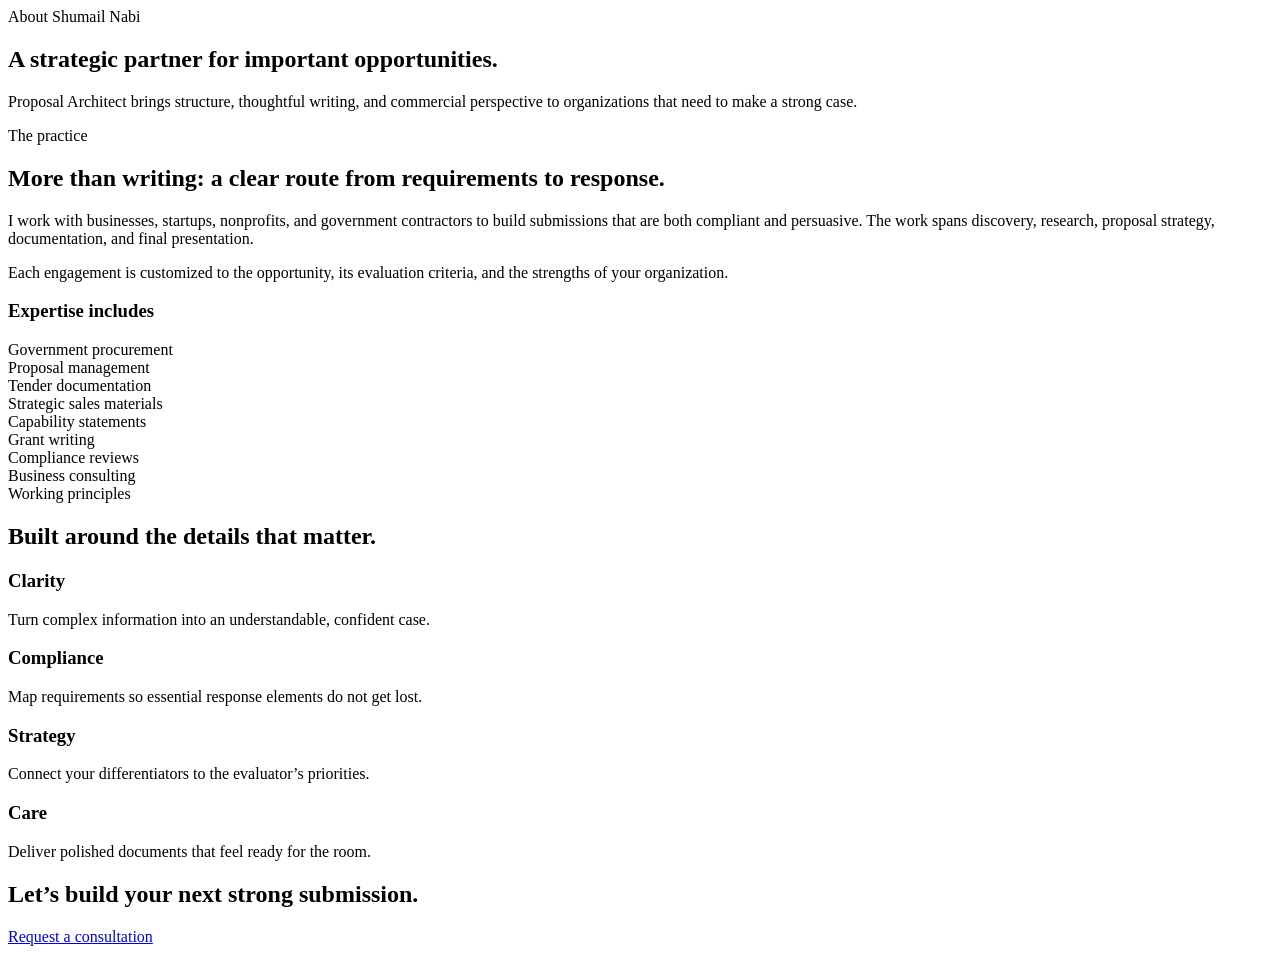
==== about.html @ 05eede20 "Add files via upload" ====
<!doctype html><html lang="en"><head><meta charset="utf-8"><meta name="viewport" content="width=device-width,initial-scale=1"><title>About | Proposal Architect</title><link rel="stylesheet" href="assets/css/style.css"></head><body data-page="about"><div data-header></div><main><section class="page-hero"><div class="wrap"><div class="eyebrow">About Shumail Nabi</div><h1>A strategic partner for important opportunities.</h1><p>Proposal Architect brings structure, thoughtful writing, and commercial perspective to organizations that need to make a strong case.</p></div></section><section><div class="wrap split"><div><div class="eyebrow">The practice</div><h2>More than writing: a clear route from requirements to response.</h2><p>I work with businesses, startups, nonprofits, and government contractors to build submissions that are both compliant and persuasive. The work spans discovery, research, proposal strategy, documentation, and final presentation.</p><p>Each engagement is customized to the opportunity, its evaluation criteria, and the strengths of your organization.</p></div><div class="card"><h3>Expertise includes</h3><div class="list-grid"><div>Government procurement</div><div>Proposal management</div><div>Tender documentation</div><div>Strategic sales materials</div><div>Capability statements</div><div>Grant writing</div><div>Compliance reviews</div><div>Business consulting</div></div></div></div></section><section class="soft"><div class="wrap"><div class="section-head"><div class="eyebrow">Working principles</div><h2>Built around the details that matter.</h2></div><div class="grid four"><article class="card"><h3>Clarity</h3><p>Turn complex information into an understandable, confident case.</p></article><article class="card"><h3>Compliance</h3><p>Map requirements so essential response elements do not get lost.</p></article><article class="card"><h3>Strategy</h3><p>Connect your differentiators to the evaluator’s priorities.</p></article><article class="card"><h3>Care</h3><p>Deliver polished documents that feel ready for the room.</p></article></div></div></section><section><div class="wrap contact-box"><h2>Let’s build your next strong submission.</h2><a class="btn" href="contact.html">Request a consultation</a></div></section></main><div data-footer></div><script src="assets/js/main.js"></script></body></html>
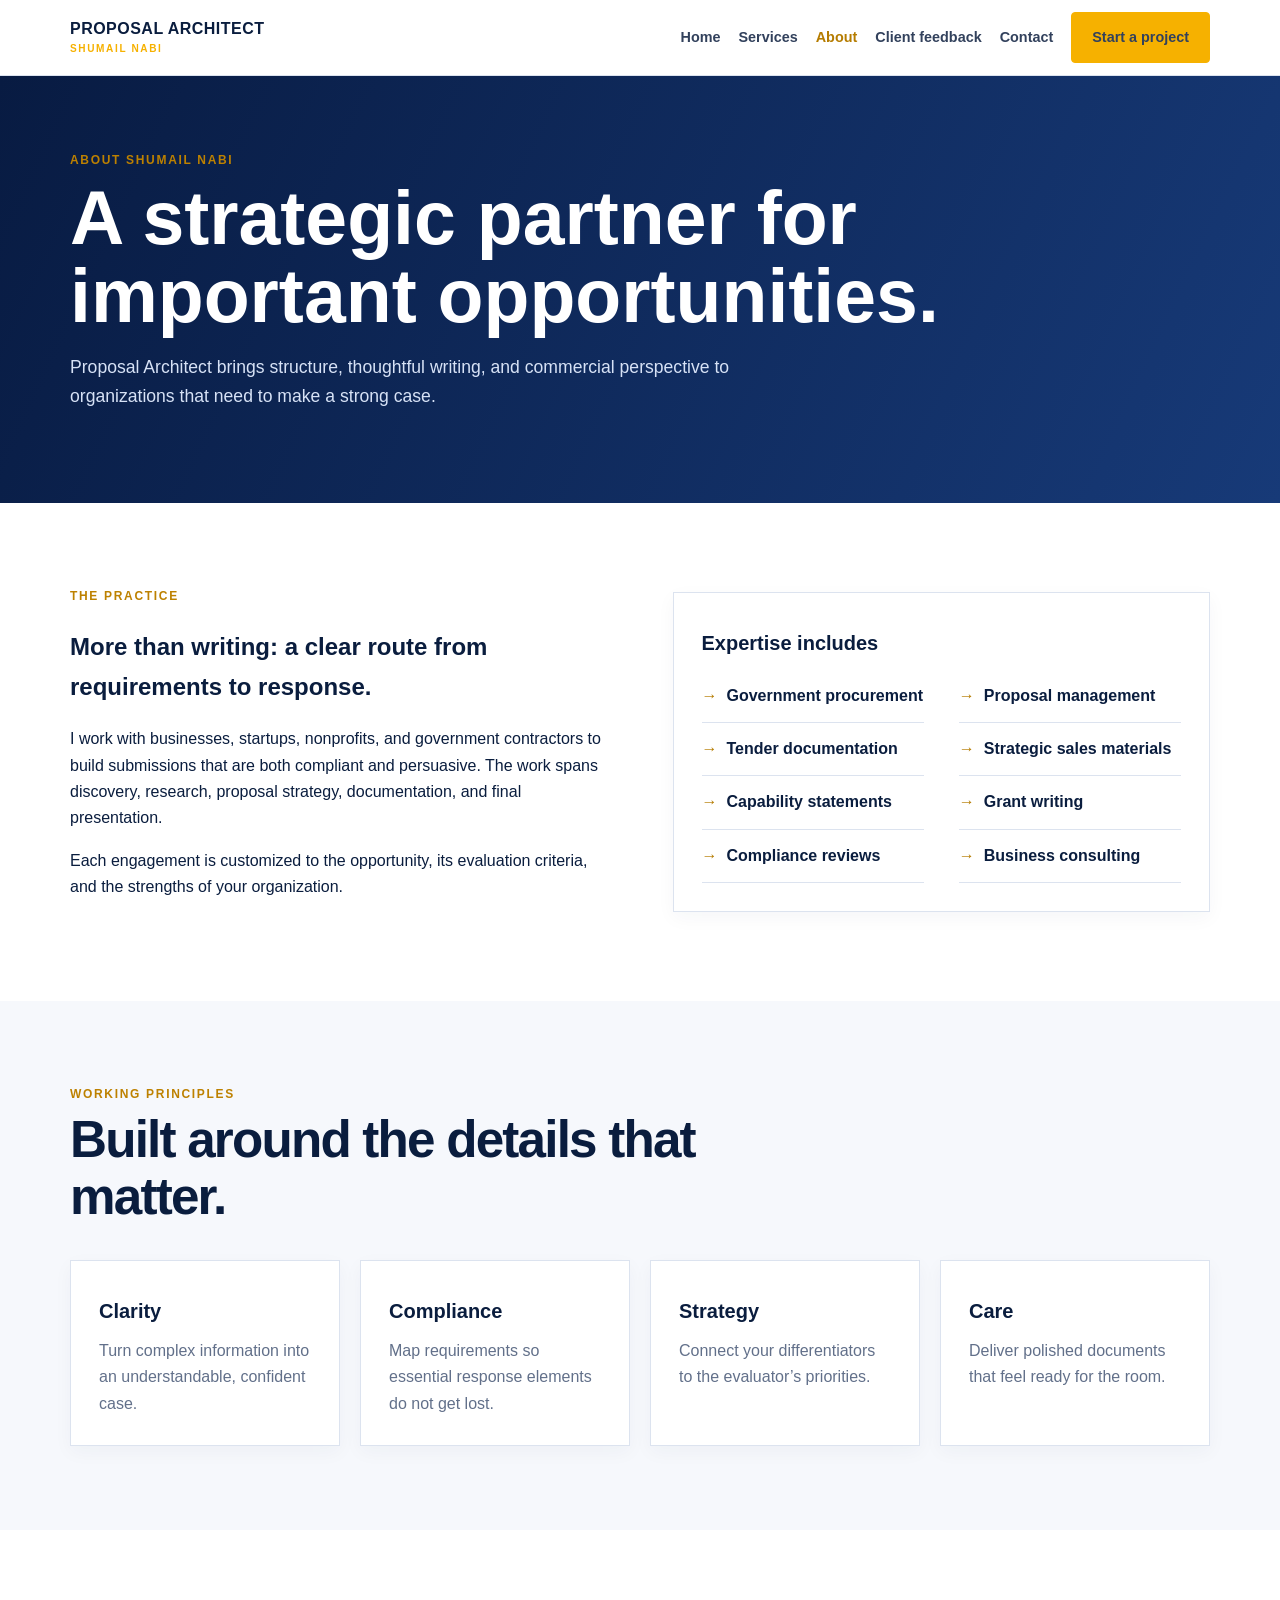
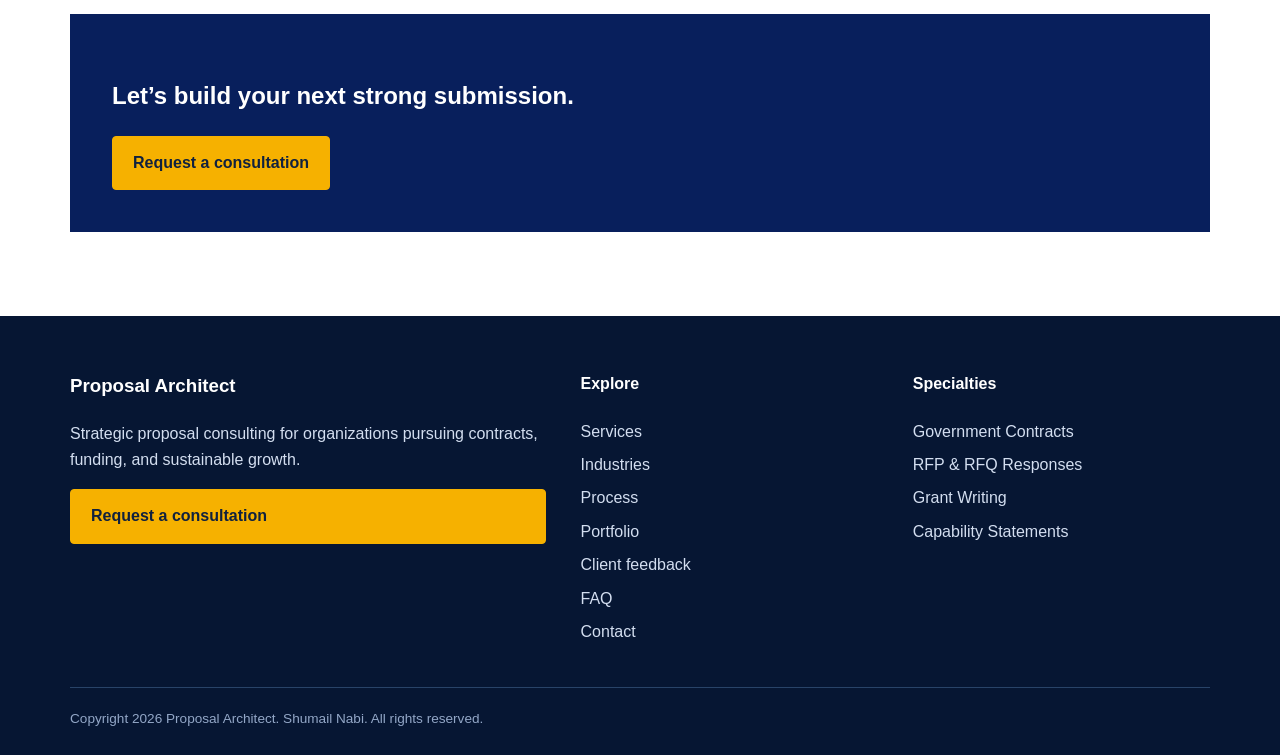
==== commit 08e12f6c: "Update about.html" ====
--- a/about.html
+++ b/about.html
@@ -1 +1 @@
-<!doctype html><html lang="en"><head><meta charset="utf-8"><meta name="viewport" content="width=device-width,initial-scale=1"><title>About | Proposal Architect</title><link rel="stylesheet" href="assets/css/style.css"></head><body data-page="about"><div data-header></div><main><section class="page-hero"><div class="wrap"><div class="eyebrow">About Shumail Nabi</div><h1>A strategic partner for important opportunities.</h1><p>Proposal Architect brings structure, thoughtful writing, and commercial perspective to organizations that need to make a strong case.</p></div></section><section><div class="wrap split"><div><div class="eyebrow">The practice</div><h2>More than writing: a clear route from requirements to response.</h2><p>I work with businesses, startups, nonprofits, and government contractors to build submissions that are both compliant and persuasive. The work spans discovery, research, proposal strategy, documentation, and final presentation.</p><p>Each engagement is customized to the opportunity, its evaluation criteria, and the strengths of your organization.</p></div><div class="card"><h3>Expertise includes</h3><div class="list-grid"><div>Government procurement</div><div>Proposal management</div><div>Tender documentation</div><div>Strategic sales materials</div><div>Capability statements</div><div>Grant writing</div><div>Compliance reviews</div><div>Business consulting</div></div></div></div></section><section class="soft"><div class="wrap"><div class="section-head"><div class="eyebrow">Working principles</div><h2>Built around the details that matter.</h2></div><div class="grid four"><article class="card"><h3>Clarity</h3><p>Turn complex information into an understandable, confident case.</p></article><article class="card"><h3>Compliance</h3><p>Map requirements so essential response elements do not get lost.</p></article><article class="card"><h3>Strategy</h3><p>Connect your differentiators to the evaluator’s priorities.</p></article><article class="card"><h3>Care</h3><p>Deliver polished documents that feel ready for the room.</p></article></div></div></section><section><div class="wrap contact-box"><h2>Let’s build your next strong submission.</h2><a class="btn" href="contact.html">Request a consultation</a></div></section></main><div data-footer></div><script src="assets/js/main.js"></script></body></html>
+<!doctype html><html lang="en"><head><meta charset="utf-8"><meta name="viewport" content="width=device-width,initial-scale=1"><title>About | Proposal Architect</title><link rel="stylesheet" href="/assets/css/style.css"></head><body data-page="about"><div data-header></div><main><section class="page-hero"><div class="wrap"><div class="eyebrow">About Shumail Nabi</div><h1>A strategic partner for important opportunities.</h1><p>Proposal Architect brings structure, thoughtful writing, and commercial perspective to organizations that need to make a strong case.</p></div></section><section><div class="wrap split"><div><div class="eyebrow">The practice</div><h2>More than writing: a clear route from requirements to response.</h2><p>I work with businesses, startups, nonprofits, and government contractors to build submissions that are both compliant and persuasive. The work spans discovery, research, proposal strategy, documentation, and final presentation.</p><p>Each engagement is customized to the opportunity, its evaluation criteria, and the strengths of your organization.</p></div><div class="card"><h3>Expertise includes</h3><div class="list-grid"><div>Government procurement</div><div>Proposal management</div><div>Tender documentation</div><div>Strategic sales materials</div><div>Capability statements</div><div>Grant writing</div><div>Compliance reviews</div><div>Business consulting</div></div></div></div></section><section class="soft"><div class="wrap"><div class="section-head"><div class="eyebrow">Working principles</div><h2>Built around the details that matter.</h2></div><div class="grid four"><article class="card"><h3>Clarity</h3><p>Turn complex information into an understandable, confident case.</p></article><article class="card"><h3>Compliance</h3><p>Map requirements so essential response elements do not get lost.</p></article><article class="card"><h3>Strategy</h3><p>Connect your differentiators to the evaluator’s priorities.</p></article><article class="card"><h3>Care</h3><p>Deliver polished documents that feel ready for the room.</p></article></div></div></section><section><div class="wrap contact-box"><h2>Let’s build your next strong submission.</h2><a class="btn" href="contact.html">Request a consultation</a></div></section></main><div data-footer></div><script src="/assets/js/main.js"></script></body></html>
--- a/assets/css/style.css
+++ b/assets/css/style.css
@@ -0,0 +1 @@
+:root{--ink:#0a1d3e;--navy:#081f5c;--gold:#f6b100;--paper:#f6f8fc;--muted:#62708a;--line:#dce3ef;--white:#fff;--shadow:0 20px 55px rgba(9,31,72,.12)}*{box-sizing:border-box}html{scroll-behavior:smooth}body{margin:0;font:16px/1.65 Arial,sans-serif;color:var(--ink);background:#fff}a{color:inherit;text-decoration:none}.wrap{width:min(1140px,calc(100% - 40px));margin:auto}.eyebrow{font-size:.75rem;font-weight:bold;letter-spacing:.14em;text-transform:uppercase;color:#bd8100}.btn{display:inline-flex;align-items:center;justify-content:center;gap:.45rem;padding:13px 20px;border-radius:4px;background:var(--gold);color:#10213e;font-weight:bold;border:1px solid var(--gold);transition:.2s}.btn:hover{transform:translateY(-2px);filter:brightness(1.04)}.btn.outline{background:transparent;border-color:#fff;color:#fff}.btn.dark{background:var(--navy);color:#fff;border-color:var(--navy)}.site-header{position:sticky;top:0;z-index:10;background:rgba(255,255,255,.97);border-bottom:1px solid var(--line)}.nav{min-height:75px;display:flex;align-items:center;justify-content:space-between;gap:25px}.brand{font-weight:900;letter-spacing:.03em;line-height:1}.brand span{display:block;color:var(--gold);font-size:.63rem;letter-spacing:.16em;margin-top:7px}.nav-links{display:flex;align-items:center;gap:18px;font-size:.9rem;font-weight:bold}.nav-links a{color:#32415c}.nav-links a:hover,.nav-links a.active{color:#b57c00}.menu{display:none;border:0;background:none;font-size:1.5rem}.hero{background:radial-gradient(circle at 85% 5%,#244f96,transparent 40%),linear-gradient(125deg,#061633,#102b62);color:#fff;padding:100px 0 75px;overflow:hidden}.hero-grid{display:grid;grid-template-columns:1.25fr .75fr;gap:55px;align-items:center}.hero h1{font-size:clamp(2.6rem,6vw,5rem);line-height:1.02;margin:12px 0 22px;letter-spacing:-.04em}.hero p{max-width:650px;font-size:1.1rem;color:#d8e4fa}.hero .eyebrow{color:#ffcd55}.actions{display:flex;gap:12px;flex-wrap:wrap;margin:28px 0}.metrics{display:grid;grid-template-columns:repeat(3,1fr);gap:1px;background:rgba(255,255,255,.17);margin-top:45px}.metric{padding:16px;background:rgba(3,16,45,.25)}.metric strong{display:block;color:#ffd463;font-size:1.3rem}.hero-card{background:#fff;color:var(--ink);padding:32px;border:7px solid rgba(255,255,255,.12);box-shadow:var(--shadow)}.hero-card h3{font-size:1.4rem;line-height:1.25;margin-top:0}.checklist{padding:0;list-style:none}.checklist li{border-bottom:1px solid #e9edf4;padding:10px 0}.checklist li:before{content:'✓';color:#bf8300;font-weight:bold;margin-right:10px}section{padding:84px 0}.soft{background:var(--paper)}.section-head{max-width:700px;margin-bottom:35px}.section-head h2{font-size:clamp(2rem,4vw,3.25rem);line-height:1.1;letter-spacing:-.035em;margin:8px 0 14px}.section-head p{color:var(--muted)}.grid{display:grid;gap:20px}.three{grid-template-columns:repeat(3,1fr)}.four{grid-template-columns:repeat(4,1fr)}.card{background:#fff;border:1px solid var(--line);padding:28px;box-shadow:0 6px 18px rgba(17,43,86,.04)}.card h3{margin:6px 0 10px;font-size:1.25rem}.card p{color:var(--muted);margin:0}.icon{font-size:1.5rem;color:#b57c00}.split{display:grid;grid-template-columns:1fr 1fr;gap:65px;align-items:center}.quote{border-left:4px solid var(--gold);padding:10px 0 10px 24px;font-size:1.14rem}.number{font:800 clamp(3rem,8vw,6rem)/.9 Georgia,serif;color:#e5ab28}.list-grid{display:grid;grid-template-columns:repeat(2,1fr);gap:0 35px}.list-grid div{border-bottom:1px solid var(--line);padding:13px 0;font-weight:bold}.list-grid div:before{content:'→';color:#b57c00;margin-right:9px}.page-hero{padding:75px 0;background:linear-gradient(115deg,#081b42,#173a78);color:#fff}.page-hero h1{font-size:clamp(2.7rem,6vw,4.7rem);margin:8px 0;line-height:1.04}.page-hero p{max-width:680px;color:#d7e2f6;font-size:1.1rem}.service-card{border-top:4px solid var(--gold)}.service-card ul{padding-left:18px;color:var(--muted)}.industry{padding:25px;background:#fff;border:1px solid var(--line);font-weight:bold}.industry span{display:block;font-size:.8rem;color:#b57c00;margin-bottom:9px}.process{counter-reset:steps}.step{padding:28px 23px;background:#fff;border:1px solid var(--line);position:relative}.step:before{counter-increment:steps;content:'0' counter(steps);display:block;color:#c18500;font-weight:bold;letter-spacing:.1em}.step h3{margin:10px 0 5px}.portfolio{min-height:260px;padding:28px;color:#fff;display:flex;align-items:end;background:linear-gradient(20deg,rgba(3,14,38,.87),rgba(7,37,87,.35)),linear-gradient(135deg,#1e4d8f,#806319)}.portfolio:nth-child(2n){background:linear-gradient(20deg,rgba(3,14,38,.87),rgba(7,37,87,.35)),linear-gradient(135deg,#5a2f39,#244d7a)}.portfolio p{margin:0;color:#e9eef8}.review{height:100%;display:flex;flex-direction:column}.stars{color:#efa800;letter-spacing:2px}.review blockquote{font:1.1rem/1.55 Georgia,serif;margin:18px 0}.review small{margin-top:auto;color:var(--muted);font-weight:bold}.proof{border:2px dashed #b9c5d8;background:#fbfcfe;min-height:240px;padding:28px;display:flex;align-items:center;justify-content:center;text-align:center;color:var(--muted)}.proof strong{display:block;color:var(--navy);font-size:1.1rem;margin-bottom:8px}.faq{border-top:1px solid var(--line)}details{border-bottom:1px solid var(--line);padding:18px 0}summary{cursor:pointer;font-weight:bold;list-style:none;display:flex;justify-content:space-between}summary:after{content:'+';color:#b57c00;font-size:1.4rem}details[open] summary:after{content:'−'}details p{color:var(--muted);max-width:800px}.contact-box{background:var(--navy);color:#fff;padding:42px}.contact-box p{color:#d8e4fa}.form{padding:38px;background:#fff;box-shadow:var(--shadow)}label{font-size:.85rem;font-weight:bold;display:block;margin:0 0 5px}input,select,textarea{width:100%;padding:13px;border:1px solid #cbd5e5;font:inherit;margin-bottom:17px}textarea{min-height:135px;resize:vertical}.site-footer{background:#061633;color:#d3def0;padding:55px 0 24px}.footer-grid{display:grid;grid-template-columns:1.6fr 1fr 1fr;gap:35px}.site-footer h3,.site-footer h4{color:#fff;margin-top:0}.site-footer a{display:block;margin:7px 0}.legal{border-top:1px solid #284368;margin-top:35px;padding-top:20px;font-size:.85rem;color:#93a7c7}.notice{background:#fff6dc;padding:14px 17px;border-left:3px solid var(--gold);font-size:.92rem;color:#5f4a1b}@media(max-width:850px){.nav-links{display:none;position:absolute;top:75px;left:0;right:0;background:#fff;padding:20px;box-shadow:var(--shadow);flex-direction:column;align-items:flex-start}.nav-links.open{display:flex}.menu{display:block}.hero-grid,.split{grid-template-columns:1fr}.hero{padding-top:70px}.hero-card{display:none}.three,.four{grid-template-columns:repeat(2,1fr)}}@media(max-width:540px){.wrap{width:min(100% - 30px,1140px)}section{padding:60px 0}.three,.four,.list-grid{grid-template-columns:1fr}.metrics{grid-template-columns:1fr 1fr}.footer-grid{grid-template-columns:1fr}.page-hero{padding:55px 0}.actions .btn{width:100%}}
